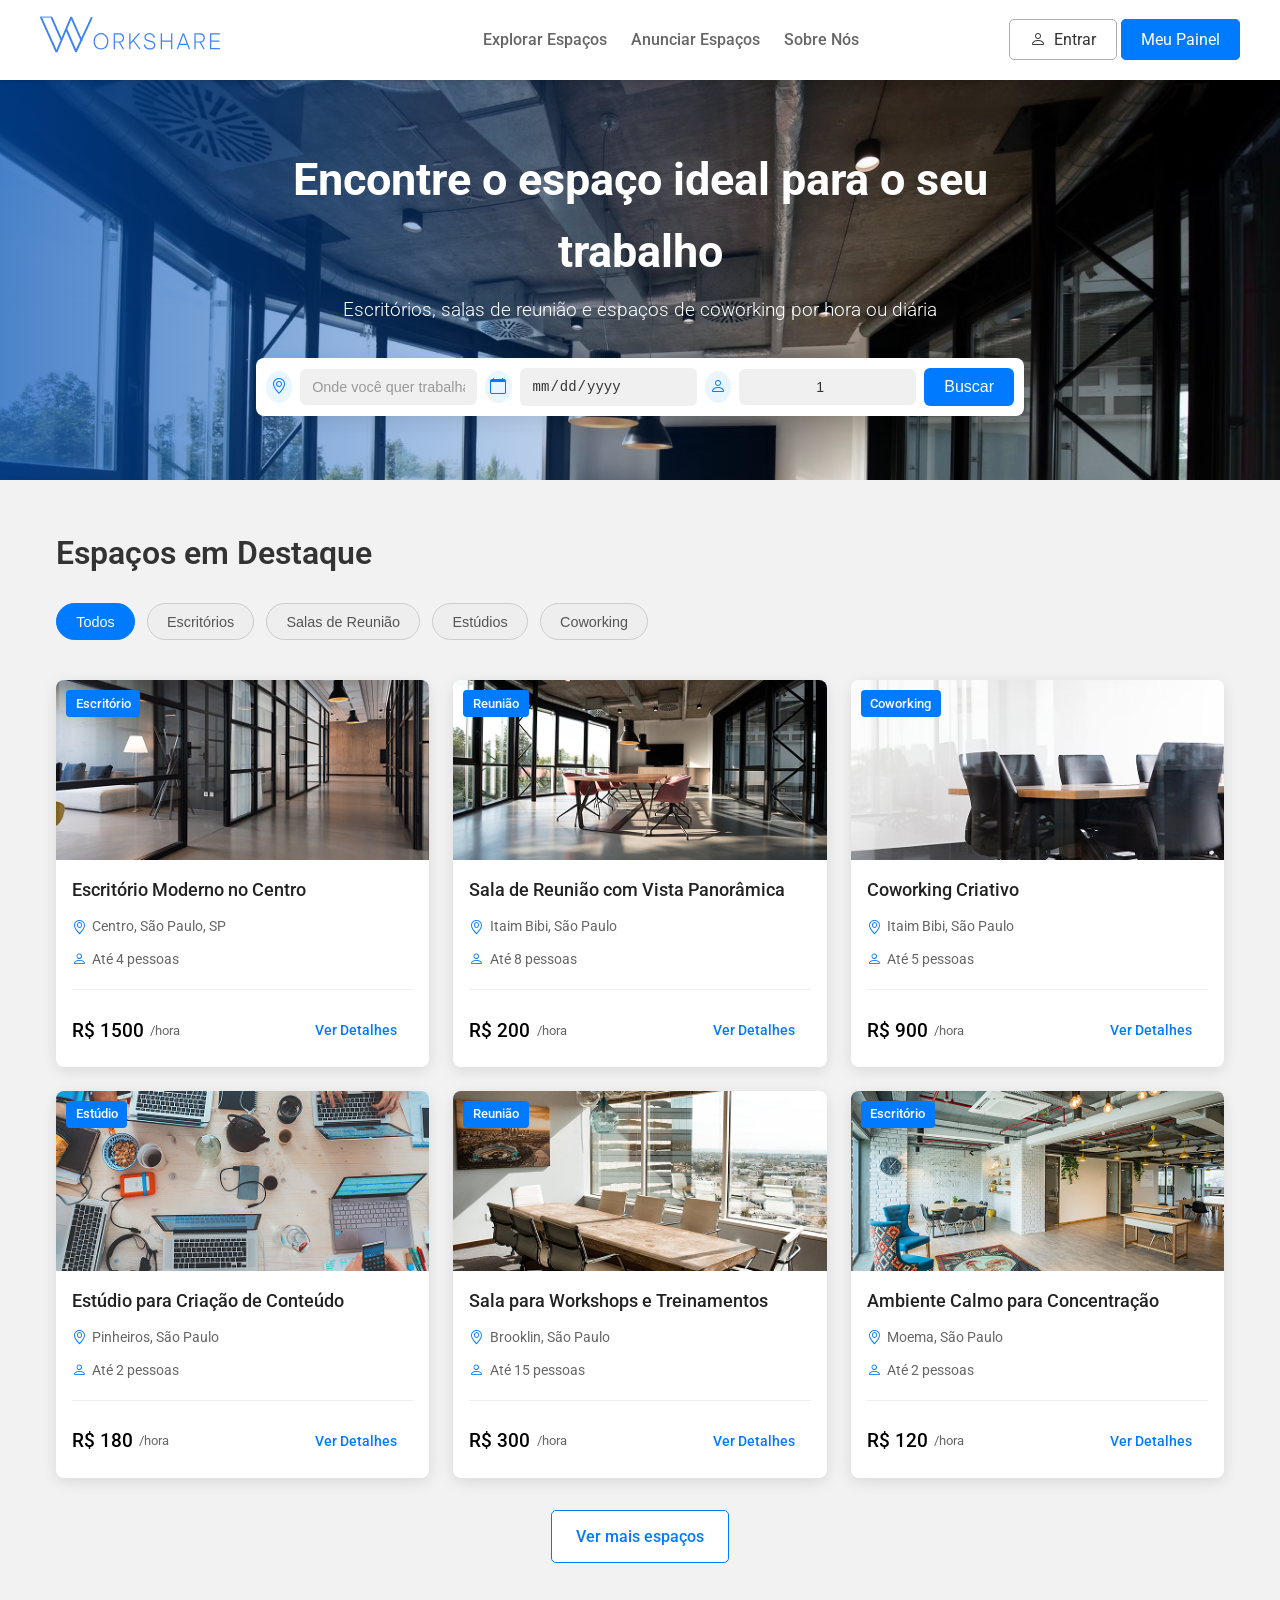
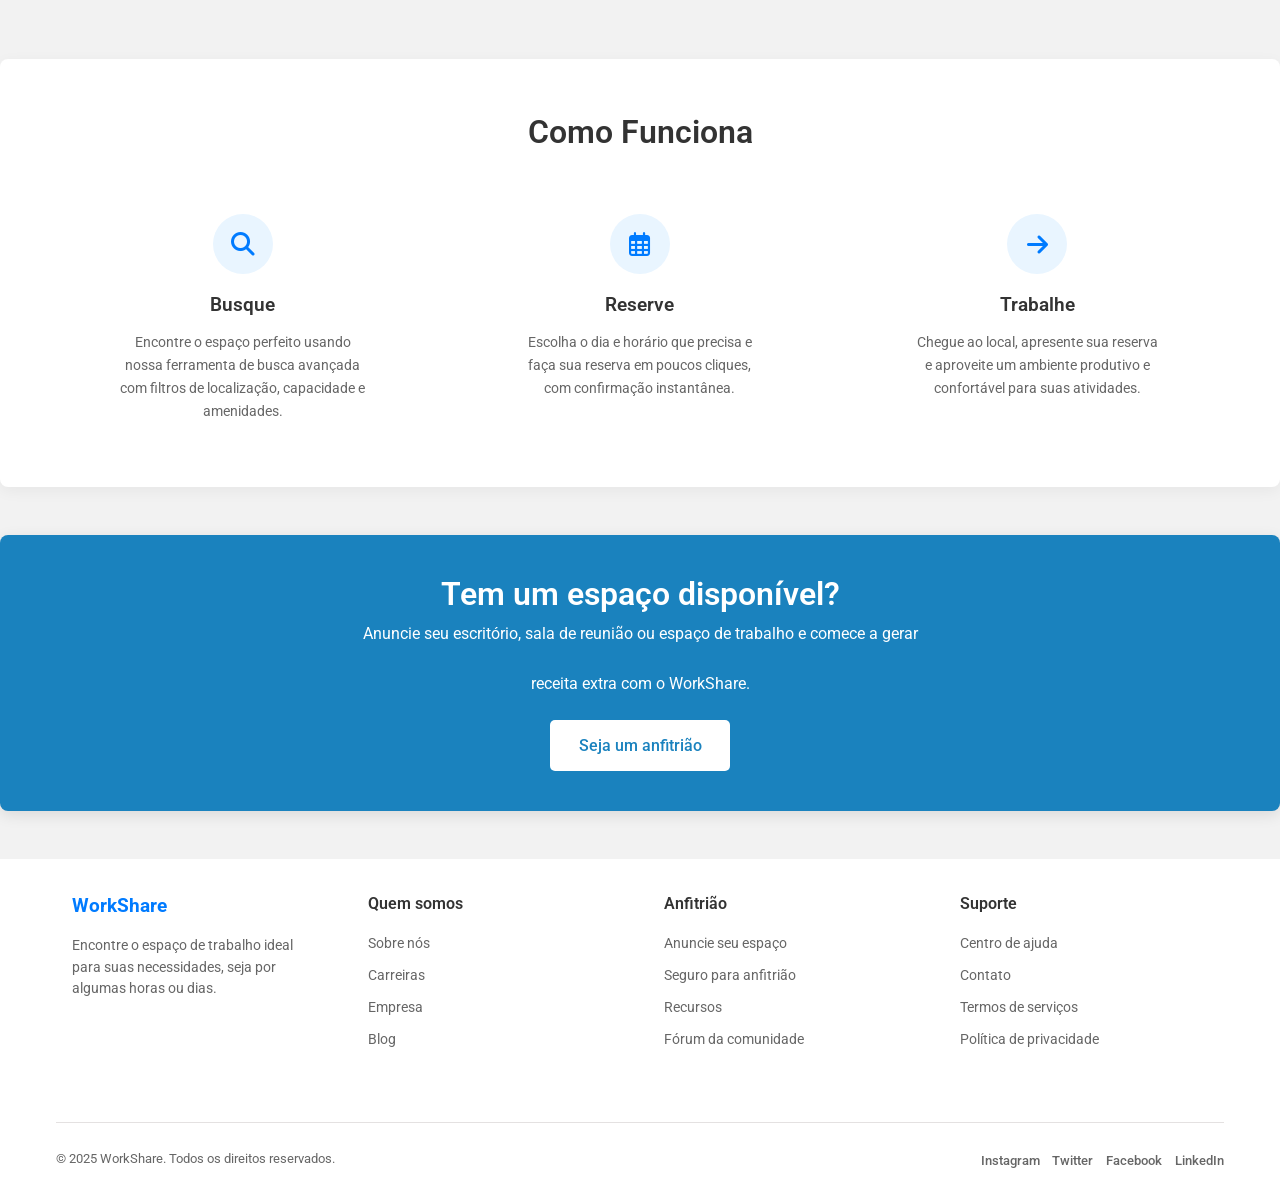
==== index.html @ 2ac457ba "pagina" ====
<!DOCTYPE html>
<html lang="pt-BR">
<head>
  <meta charset="UTF-8">
  <meta name="viewport" content="width=device-width, initial-scale=1.0">

  <link rel="preconnect" href="https://fonts.googleapis.com">
  <link rel="preconnect" href="https://fonts.gstatic.com" crossorigin>
  <link href="https://fonts.googleapis.com/css2?family=Roboto:ital,wght@0,100;0,300;0,400;0,500;0,700;0,900;1,100;1,300;1,400;1,500;1,700;1,900&display=swap" rel="stylesheet">

  <link rel="stylesheet" href="https://cdn.jsdelivr.net/npm/bootstrap-icons@1.11.3/font/bootstrap-icons.min.css">
  <link rel="stylesheet" href="https://cdnjs.cloudflare.com/ajax/libs/font-awesome/6.5.0/css/all.min.css">

  <title>WorkShare - Encontre seu Espaço de Trabalho</title>
  <link rel="stylesheet" href="../app/static/css/home.css">
</head>
<body>
  <header>
    <div class="container header-content">
      <div class="logo"> 
        <a href="index.html"> <img src="..\app\static\assets\logo.svg" alt="WorkShare Logo">
        </a>
      </div>
      <nav>
        <ul>
          <li><a href="app\templates\pesquisar.html">Explorar Espaços</a></li>
          <li><a href="app\templates\adicionarEspaco.html">Anunciar Espaços</a></li>
          <li><a href="app\templates\sobre.html">Sobre Nós</a></li>
        </ul>
      </nav>
      <div class="auth-buttons">
        <a href="app\templates\login.html" class="btn login"><i class="bi-person"></i> Entrar</a>
        <a href="app\templates\dashboard.html" class="btn signup">Meu Painel</a>
      </div>
    </div>
  </header>

  <section class="hero-banner">
    <img src="app/static/imagens/Image.png" alt="Banner de espaço de trabalho" class="banner-img">
    <div class="banner-overlay"></div>
    <div class="banner-content">
      <div class="banner-text">
        <h1>Encontre o espaço ideal para o seu trabalho</h1>
        <p>Escritórios, salas de reunião e espaços de coworking por hora ou diária</p>
      </div>
      <div class="search-bar">
        <form class="search-form" action="app\templates\pesquisar.html" method="GET"> 
          <div class="input-group">
            <div class="icon-circle">
              <i class="bi-geo-alt"></i>
            </div>
            <input type="text" placeholder="Onde você quer trabalhar?" name="local">
          </div>

          <div class="input-group">
            <div class="icon-circle" id="heroCalendarIcon"> 
              <i class="bi bi-calendar"></i>
            </div>
            <input type="date" name="data" id="heroDateInput"> 
          </div>

          <div class="input-group">
            <div class="icon-circle">
              <i class="bi-person"></i>
            </div>
            <input type="number" name="pessoas" placeholder="1" value="1" min="1">
          </div>

          <button type="submit">Buscar</button>
        </form>
      </div>
    </div>
  </section>

  <section class="featured-spaces"> 
    <div class="container">
      <h3>Espaços em Destaque</h3>
      
      <div class="filter-buttons">
        <button class="filter-btn active" data-filter="todos">Todos</button>
        <button class="filter-btn" data-filter="escritorio">Escritórios</button>
        <button class="filter-btn" data-filter="reuniao">Salas de Reunião</button>
        <button class="filter-btn" data-filter="estudio">Estúdios</button>
        <button class="filter-btn" data-filter="coworking">Coworking</button>
      </div>

      <div class="spaces-grid">
        <div class="space-card" data-category="escritorio">
          <img src="app/static/imagens/image1.png" alt="Escritório Moderno no Centro">
          <span class="space-type-label">Escritório</span>
          <div class="space-info">
            <h4>Escritório Moderno no Centro</h4>
            <p><i class="bi bi-geo-alt"></i> Centro, São Paulo, SP</p>
            <p><i class="bi bi-person"></i> Até 4 pessoas</p>
            <hr>
            <div class="space-footer">
              <p class="price">R$ 1500<small>/hora</small></p> 
              <a href="app\templates\apresentacao.html" class="btn reserve-btn">Ver Detalhes</a>
            </div>
          </div>
        </div>

        <div class="space-card" data-category="reuniao">
          <img src="app/static/imagens/image2.png" alt="Sala de Reunião com Vista Panorâmica">
          <span class="space-type-label">Reunião</span>
          <div class="space-info">
            <h4>Sala de Reunião com Vista Panorâmica</h4>
            <p><i class="bi bi-geo-alt"></i> Itaim Bibi, São Paulo</p>
            <p><i class="bi bi-person"></i> Até 8 pessoas</p>
            <hr>
            <div class="space-footer">
              <p class="price">R$ 200<small>/hora</small></p>
              <a href="app\templates\apresentacao.html" class="btn reserve-btn">Ver Detalhes</a>
            </div>
          </div>
        </div>

        <div class="space-card" data-category="coworking">
          <img src="app/static/imagens/image3.png" alt="Coworking Criativo">
          <span class="space-type-label">Coworking</span>
          <div class="space-info">
            <h4>Coworking Criativo</h4>
            <p><i class="bi bi-geo-alt"></i> Itaim Bibi, São Paulo</p>
            <p><i class="bi bi-person"></i> Até 5 pessoas</p>
            <hr>
            <div class="space-footer">
              <p class="price">R$ 900<small>/hora</small></p>
              <a href="app\templates\apresentacao.html" class="btn reserve-btn">Ver Detalhes</a>
            </div>
          </div>
        </div>

        <div class="space-card" data-category="estudio">
          <img src="app/static/imagens/image4.png" alt="Estúdio para Criação de Conteúdo">
          <span class="space-type-label">Estúdio</span>
          <div class="space-info">
            <h4>Estúdio para Criação de Conteúdo</h4>
            <p><i class="bi bi-geo-alt"></i> Pinheiros, São Paulo</p>
            <p><i class="bi bi-person"></i> Até 2 pessoas</p>
            <hr>
            <div class="space-footer">
              <p class="price">R$ 180<small>/hora</small></p>
              <a href="app\templates\apresentacao.html" class="btn reserve-btn">Ver Detalhes</a>
            </div>
          </div>
        </div>

        <div class="space-card" data-category="reuniao">
          <img src="app/static/imagens/image5.png" alt="Sala para Workshops e Treinamentos">
          <span class="space-type-label">Reunião</span>
          <div class="space-info">
            <h4>Sala para Workshops e Treinamentos</h4>
            <p><i class="bi bi-geo-alt"></i> Brooklin, São Paulo</p>
            <p><i class="bi bi-person"></i> Até 15 pessoas</p>
            <hr>
            <div class="space-footer">
              <p class="price">R$ 300<small>/hora</small></p>
              <a href="app\templates\apresentacao.html" class="btn reserve-btn">Ver Detalhes</a>
            </div>
          </div>
        </div>

        <div class="space-card" data-category="escritorio">
          <img src="app/static/imagens/image6.png" alt="Ambiente Calmo para Concentração">
          <span class="space-type-label">Escritório</span>
          <div class="space-info">
            <h4>Ambiente Calmo para Concentração</h4>
            <p><i class="bi bi-geo-alt"></i> Moema, São Paulo</p>
            <p><i class="bi bi-person"></i> Até 2 pessoas</p>
            <hr>
            <div class="space-footer">
              <p class="price">R$ 120<small>/hora</small></p>
              <a href="app\templates\apresentacao.html" class="btn reserve-btn">Ver Detalhes</a>
            </div>
          </div>
        </div>
      </div>
      <div class="ver-mais-espacos">
        <a href="app\templates\pesquisar.html" class="btn-ver-mais">Ver mais espaços</a>
      </div>
    </div>
  </section>

  <section class="how-it-works">
    <div class="container">
      <h3>Como Funciona</h3>
      <div class="steps">
        <div class="step">
          <div class="icon">
            <i class="fas fa-search"></i>
          </div>
          <h4>Busque</h4>
          <p>Encontre o espaço perfeito usando nossa ferramenta de busca avançada com filtros de localização, capacidade e amenidades.</p>
        </div>
        <div class="step">
          <div class="icon">
            <i class="far fa-calendar-alt"></i>
          </div>
          <h4>Reserve</h4>
          <p>Escolha o dia e horário que precisa e faça sua reserva em poucos cliques, com confirmação instantânea.</p>
        </div>
        <div class="step">
          <div class="icon">
            <i class="fas fa-arrow-right"></i>
          </div>
          <h4>Trabalhe</h4>
          <p>Chegue ao local, apresente sua reserva e aproveite um ambiente produtivo e confortável para suas atividades.</p>
        </div>
      </div>
    </div>
  </section>

  <section class="cta">
    <div class="container">
      <h3>Tem um espaço disponível?</h3>
      <p>Anuncie seu escritório, sala de reunião ou espaço de trabalho e comece a gerar </p>
      <p>receita extra com o WorkShare.</p>
      <a href="app\templates\adicionarEspaco.html" class="btn">Seja um anfitrião</a>
    </div>
  </section>

  <footer>
    <div class="container">
      <div class="footer-columns">
        <div>
          <h3>WorkShare</h3>
          <p>Encontre o espaço de trabalho ideal para suas necessidades, seja por algumas horas ou dias.</p>
        </div>

        <div>
          <h4>Quem somos</h4>
          <ul>
            <li><a href="app\templates\sobre.html">Sobre nós</a></li>
            <li><a href="/carreiras">Carreiras</a></li>
            <li><a href="/empresa">Empresa</a></li>
            <li><a href="/blog">Blog</a></li>
          </ul>
        </div>

        <div>
          <h4>Anfitrião</h4>
          <ul>
            <li><a href="app\templates\adicionarEspaco.html">Anuncie seu espaço</a></li>
            <li><a href="app\templates\adicionarEspaco.html">Seguro para anfitrião</a></li>
            <li><a href="/recursos-anfitriao">Recursos</a></li>
            <li><a href="/forum-comunidade">Fórum da comunidade</a></li>
          </ul>
        </div>

        <div>
          <h4>Suporte</h4>
          <ul>
            <li><a href="/central-ajuda">Centro de ajuda</a></li>
            <li><a href="/contato">Contato</a></li>
            <li><a href="/termos-servicos">Termos de serviços</a></li>
            <li><a href="/politica-privacidade">Política de privacidade</a></li>
          </ul>
        </div>
      </div>

      <div class="footer-bottom">
        <hr>
        <div class="footer-bottom-content">
          <p>&copy; 2025 WorkShare. Todos os direitos reservados.</p>
          <nav class="social-links">
            <ul>
              <li><a href="https://instagram.com/workshare" target="_blank" rel="noopener noreferrer">Instagram</a></li>
              <li><a href="https://twitter.com/workshare" target="_blank" rel="noopener noreferrer">Twitter</a></li>
              <li><a href="https://facebook.com/workshare" target="_blank" rel="noopener noreferrer">Facebook</a></li>
              <li><a href="https://linkedin.com/company/workshare" target="_blank" rel="noopener noreferrer">LinkedIn</a></li>
            </ul>
          </nav>
        </div>
      </div>
    </div>
  </footer>

  <script src="../static/js/home.js"></script>
</body>
</html>
---- app/static/css/home.css ----
* {
    margin: 0;
    padding: 0;
    box-sizing: border-box;
}

html {
    font-size: 16px;
}

body {
    font-family: 'Roboto', sans-serif;
    line-height: 1.6;
    color: #333;
    background-color: #f2f2f2; 
    padding-top: 80px; 
}

.container {
    max-width: 1200px;
    margin: 0 auto;
    padding: 0 1rem;
}

hr {
    border: none;
    border-top: 1px solid #e4e1e1;
    margin: 1.5rem 0;
}

/* Header */
header {
    background-color: #ffffff;
    box-shadow: 0 2px 4px rgba(0, 0, 0, 0.1);
    padding: 1rem 0;
    position: fixed;
    top: 0;
    left: 0;
    width: 100%;
    z-index: 1000;
}

.header-content {
    display: flex;
    justify-content: space-between;
    align-items: center;
    padding: 0;
    margin: 0 auto;
}

.logo img {
    height: 40px;
    cursor: pointer;
}

nav ul {
    display: flex;
    list-style: none;
    gap: 1.5rem;
}

nav ul li a {
    text-decoration: none;
    color: #666;
    font-weight: 500;
    font-size: 1rem;
    transition: color 0.3s ease;
}

nav ul li a:hover {
    color: #007bff;
}

.auth-buttons .btn {
    padding: 0.6rem 1.2rem;
    text-decoration: none;
    border-radius: 5px;
    font-size: 1rem;
    transition: all 0.3s ease;
}

.btn.login {
    background-color: transparent;
    border: 1px solid #b0adad;
    color: #333;
}

.btn.login:hover {
    border-color: #007bff;
    color: #007bff;
}

.btn i {
    margin-right: 0.3rem;
}

.btn.signup {
    background-color: #007bff;
    color: #fff;
    border: 1px solid #007bff;
}

.btn.signup:hover {
    background-color: #076ad4;
    border-color: #076ad4;
    transform: translateY(-2px);
}

/* Hero Banner */
.hero-banner {
    position: relative;
    width: 100%;
    height: 400px;
    overflow: hidden;
    display: flex;
    align-items: center;
    justify-content: center;
    text-align: center;
    color: white;
}

.banner-img {
    position: absolute;
    top: 0;
    left: 0;
    width: 100%;
    height: 100%;
    object-fit: cover;
    z-index: 0;
}

.banner-overlay {
    content: "";
    position: absolute;
    top: 0;
    left: 0;
    height: 100%;
    width: 100%;
    background: linear-gradient(to right, rgba(0, 80, 180, 0.7), rgba(0, 0, 255, 0) 70%);
    z-index: 1;
}

.banner-content {
    position: relative;
    z-index: 2;
    display: flex;
    flex-direction: column;
    align-items: center;
    max-width: 800px;
    padding: 0 1rem;
}

.banner-text {
    margin-bottom: 2rem;
}

.banner-text h1 {
    font-size: 2.8rem;
    margin-bottom: 0.5rem;
    font-weight: 700;
}

.banner-text p {
    font-size: 1.2rem;
    margin-bottom: 0;
    font-weight: 300;
}


.search-bar {
    background: white;
    padding: 10px;
    border-radius: 8px;
    display: flex;
    justify-content: center;
    max-width: 800px;
    width: 100%;
    box-shadow: 0 5px 20px rgba(0,0,0,0.1);
}

.search-form {
    display: flex;
    gap: 8px;
    align-items: center;
    flex-wrap: wrap;
    justify-content: center;
    width: 100%;
}

.input-group {
    display: flex;
    align-items: center;
    outline: none;
    flex: 1;
    min-width: 180px;
}

.input-group input {
    background: #f0f0f0;
    border: none;
    border-radius: 6px;
    padding: 10px 12px;
    font-size: 14px;
    min-width: unset;
    width: 100%;
    outline: none;
    color: #333;
}

.input-group input::placeholder {
    color: #999;
    font-size: 0.9rem;
}
.input-group input[name="pessoas"] {

    flex-grow: 0.5;
    min-width: 60px;
    text-align: center;
}


#heroDateInput {
    background: #f0f0f0;
    border: none;
    border-radius: 6px;
    padding: 10px 12px;
    font-size: 14px;
    width: 100%;
    outline: none;
    color: #333;
    line-height: normal; 
    
}

#heroDateInput:not(:valid) {
    color: #999;
}

#heroDateInput::-webkit-calendar-picker-indicator {
    opacity: 0;
    position: absolute;
    left: -9999px;
}

.icon-circle {
    width: 32px;
    height: 32px;
    background: #e9f5ff;
    color: #007bff;
    border-radius: 50%;
    display: flex;
    align-items: center;
    justify-content: center;
    margin-right: 8px;
    font-size: 1rem;
    cursor: pointer;
}

button[type="submit"] {
    background-color: #007bff;
    color: white;
    padding: 10px 20px;
    border: none;
    border-radius: 6px;
    cursor: pointer;
    font-size: 1rem;
    font-weight: 500;
    display: flex;
    align-items: center;
    gap: 0.5rem;
    outline: none;
    transition: background-color 0.3s ease, transform 0.2s ease;
    flex-shrink: 0;
}

button[type="submit"]:hover {
    background-color: #076ad4;
    transform: scale(1.02);
}


.featured-spaces {
    padding: 3rem 0;
}

.featured-spaces h3 {
    text-align: left;
    font-size: 2rem;
    font-weight: 600;
    color: #333;
    margin-bottom: 1.5rem;
}

.filter-buttons {
    text-align: left;
    margin-bottom: 2rem;
}

.filter-buttons .filter-btn {
    padding: 0.6rem 1.2rem;
    margin-right: 0.5rem;
    margin-bottom: 0.5rem;
    background-color: #eee;
    border: 1px solid #ccc;
    cursor: pointer;
    border-radius: 20px;
    color: #555;
    font-size: 0.9rem;
    font-weight: 500;
    transition: background-color 0.3s, color 0.3s, border-color 0.3s;
}

.filter-buttons .filter-btn:hover {
    background-color: #e0e0e0;
    color: #333;
}

.filter-buttons .filter-btn.active {
    background-color: #007bff;
    color: white;
    border-color: #007bff;
}


.spaces-grid {
    display: grid;
    grid-template-columns: repeat(auto-fit, minmax(300px, 1fr));
    gap: 1.5rem;
    margin-bottom: 2rem;
}

.space-card {
    background-color: #fff;
    border-radius: 8px;
    overflow: hidden;
    box-shadow: 0 4px 15px rgba(0,0,0,0.1);
    transition: transform 0.3s ease, box-shadow 0.3s ease;
    display: flex;
    flex-direction: column;
    position: relative;
}

.space-card:hover {
    transform: translateY(-5px);
    box-shadow: 0 8px 25px rgba(0,0,0,0.15);
}

.space-type-label {
    position: absolute;
    top: 10px;
    left: 10px;
    background-color: #007bff;
    color: white;
    padding: 0.2rem 0.6rem;
    border-radius: 4px;
    font-size: 0.8rem;
    font-weight: 500;
    z-index: 10;
}

.space-card img {
    width: 100%;
    height: 180px;
    object-fit: cover;
}

.space-info {
    padding: 1rem;
    flex-grow: 1;
    display: flex;
    flex-direction: column;
}

.space-info h4 {
    font-size: 1.1rem;
    margin-bottom: 0.4rem;
    color: #222;
    font-weight: 500;
}

.space-info p {
    margin: 0.3rem 0;
    color: #666;
    font-size: 0.85rem;
    display: flex;
    align-items: center;
    gap: 0.4rem;
}

.space-info p i {
    color: #007bff;
    font-size: 0.9rem;
}

.space-info hr {
    border-top: 1px solid #eee;
    margin: 0.8rem 0;
}

.space-footer {
    display: flex;
    justify-content: space-between;
    align-items: center;
    padding-top: 0.5rem;
}

.space-footer .price {
    font-size: 1.2rem;
    font-weight: 500;
    color: #000;
}
.space-footer .price small {
    font-size: 0.8rem;
    color: #666;
    font-weight: 400;
}

.reserve-btn {
    padding: 0.5rem 1rem;
    background-color: transparent;
    color: #007bff;
    text-decoration: none;
    border-radius: 5px;
    border: none;
    font-size: 0.9rem;
    font-weight: 500;
    transition: color 0.3s ease;
    margin-left: auto;
}

.reserve-btn:hover {
    color: #076ad4;
}

.ver-mais-espacos {
    text-align: center;
    margin-top: 2rem;
}

.btn-ver-mais {
    background-color: #fff;
    color: #007bff;
    padding: 0.8rem 1.5rem;
    border-radius: 5px;
    text-decoration: none;
    display: inline-block;
    border: 1px solid #007bff;
    font-size: 1rem;
    font-weight: 500;
    transition: background-color 0.3s, color 0.3s;
}

.btn-ver-mais:hover {
    background-color: #007bff;
    color: white;
}


/* How it Works Section */
.how-it-works {
    background-color: #ffffff;
    padding: 3rem 0; 
    border-radius: 8px; 
    margin: 3rem auto; 
    box-shadow: 0 4px 15px rgba(0,0,0,0.05);
}

.how-it-works h3 {
    text-align: center;
    font-size: 2rem;
    font-weight: 600; 
    color: #333;
    margin-bottom: 2.5rem;
}

.steps {
    display: flex;
    justify-content: space-around;
    flex-wrap: wrap;
    gap: 1.5rem;
}

.step {
    padding: 1rem;
    text-align: center;
    max-width: 280px;
    flex: 1 1 auto;
}

.step h4 {
    font-size: 1.2rem;
    font-weight: 600;
    color: #333;
    margin-bottom: 0.6rem;
}

.step p {
    color: #666;
    font-size: 0.9rem;
}

.step .icon {
    width: 60px;
    height: 60px;
    background-color: #e9f5ff;
    border-radius: 50%;
    display: flex;
    align-items: center;
    justify-content: center;
    margin: 0 auto 1rem auto;
    font-size: 1.5rem;
    color: #007bff;
    transition: background-color 0.3s ease, transform 0.3s ease;
}

.step .icon:hover {
    background-color: #d0eaff;
    transform: translateY(-3px);
}


.cta {
    background-color: #1a82be;
    color: white;
    padding: 2.5rem;
    text-align: center;
    border-radius: 8px;
    margin: 3rem auto;
    box-shadow: 0 4px 15px rgba(0,0,0,0.1);
}

.cta h3 {
    font-size: 2rem; 
    font-weight: 600;
    margin-bottom: 0.5rem;
    line-height: 1.2;
}

.cta p {
    font-size: 1rem;
    margin-bottom: 1.5rem;
    max-width: 700px;
    margin-left: auto;
    margin-right: auto;
}

.cta .btn {
    background-color: #fff;
    color: #1a82be;
    padding: 0.8rem 1.8rem;
    border-radius: 5px;
    text-decoration: none;
    display: inline-block;
    font-size: 1rem;
    font-weight: 500;
    border: none;
    transition: background-color 0.3s ease, transform 0.2s ease;
}

.cta .btn:hover {
    background-color: #e0e0e0;
    transform: translateY(-2px);
}

footer {
    background-color: #ffffff;
    padding: 2rem 0;
}

.footer-columns {
    display: flex;
    justify-content: space-between;
    flex-wrap: wrap;
    gap: 1rem;
    margin-bottom: 1.5rem;
}

.footer-columns > div {
    flex: 1;
    min-width: 180px;
    padding: 0 1rem;
}

.footer-columns h3 {
    font-size: 1.2rem;
    color: #007bff;
    font-weight: 700;
    margin-bottom: 0.8rem;
}

.footer-columns h4 {
    font-size: 1rem;
    color: #333;
    font-weight: 600;
    margin-bottom: 0.8rem;
}

.footer-columns p, .footer-columns ul li a {
    color: #666;
    font-size: 0.85rem;
    line-height: 1.6;
}

.footer-columns ul {
    list-style: none;
    padding: 0;
}

.footer-columns ul li {
    margin-bottom: 0.4rem;
}

.footer-columns ul li a {
    text-decoration: none;
    transition: color 0.3s ease;
}

.footer-columns ul li a:hover {
    color: #007bff;
}

.footer-bottom {
    padding-top: 1rem;
    border-top: none;
    text-align: center;
}
.footer-bottom hr {
    border-top: 1px solid #e4e1e1;
    margin: 1.5rem 0;
}

.footer-bottom-content {
    display: flex;
    justify-content: space-between;
    align-items: center;
    flex-wrap: wrap;
    gap: 0.8rem;
}

.footer-bottom p {
    color: #666;
    font-size: 0.8rem;
    margin: 0;
}

.social-links ul {
    display: flex;
    list-style: none;
    gap: 0.8rem;
    padding: 0;
    margin: 0;
}

.social-links ul li a {
    text-decoration: none;
    color: #666;
    font-size: 0.8rem;
    transition: color 0.3s ease;
}

.social-links ul li a:hover {
    color: #007bff;
}


@media (max-width: 1200px) {
    .container {
        padding: 0 1rem;
    }
}

@media (max-width: 992px) {
    .hero-banner {
        height: auto;
        padding-top: 2rem;
        padding-bottom: 2rem;
    }
    .banner-text h1 {
        font-size: 2.2rem;
    }
    .banner-text p {
        font-size: 1rem;
    }
    .search-form {
        flex-direction: column;
        align-items: stretch;
        gap: 0.8rem;
    }
    .input-group {
        width: 100%;
        min-width: unset;
    }
    .input-group input {
        width: 100%;
    }
    .input-group input[name="pessoas"] {
       width: 100%; 
    }
    .search-form button[type="submit"] {
        width: 100%;
        margin-left: 0;
        margin-top: 0;
    }
    .spaces-grid {
        grid-template-columns: repeat(auto-fit, minmax(280px, 1fr));
    }
    .footer-columns {
        flex-direction: column;
        align-items: center;
        text-align: center;
        gap: 1rem;
        margin-bottom: 1rem;
    }
    .footer-columns > div {
        margin: 0.5rem 0;
        min-width: unset;
        width: 100%;
    }
    .footer-bottom-content {
        flex-direction: column;
        text-align: center;
        gap: 0.5rem;
    }
    .social-links ul {
        justify-content: center;
        gap: 1rem;
    }
}

@media (max-width: 768px) {
    html {
        font-size: 15px;
    }
   
    .banner-text h1 {
        font-size: 1.8rem;
    }
    .banner-text p {
        font-size: 0.9rem;
    }
    .search-bar {
        padding: 0.8rem;
    }
    .filter-buttons .filter-btn {
        padding: 0.5rem 1rem;
        font-size: 0.8rem;
    }
    .spaces-grid {
        grid-template-columns: 1fr;
    }
    .space-info h4 {
        font-size: 1.1rem;
    }
    .space-footer .price {
        font-size: 1.1rem;
    }
    .reserve-btn {
        font-size: 0.85rem;
        padding: 0.4rem 0.8rem;
    }
    .how-it-works h3, .cta h3 {
        font-size: 1.8rem;
    }
    .how-it-works .step {
        max-width: 100%;
    }
}

@media (max-width: 480px) {
    html {
        font-size: 14px;
    }
    .header-content {
        flex-direction: column;
        align-items: center;
        gap: 1rem;
    }
    .logo img {
        height: 35px;
    }
    nav ul {
        flex-direction: column;
        align-items: center;
        gap: 0.8rem;
    }
    .auth-buttons {
        flex-direction: column;
        gap: 0.5rem;
        width: 100%;
    }
    .auth-buttons .btn {
        width: 80%;
        margin: 0 auto;
        text-align: center;
    }

    .banner-text h1 {
        font-size: 1.5rem;
    }
    .banner-text p {
        font-size: 0.8rem;
    }
    .search-bar {
        border-radius: 5px;
    }
    .input-group input, #heroDateInput {
        padding: 8px 10px; 
        font-size: 0.8rem;
    }
    .icon-circle {
        width: 28px;
        height: 28px;
        font-size: 0.8rem;
        margin-right: 5px;
    }
    button[type="submit"] {
        padding: 0.6rem 1rem;
        font-size: 0.9rem;
    }
    .featured-spaces h3 {
        font-size: 1.5rem;
    }
    .filter-buttons {
        display: flex;
        flex-wrap: wrap; 
        justify-content: center; 
    }
    .filter-buttons .filter-btn {
        padding: 0.4rem 0.7rem;
        font-size: 0.75rem;
        margin-bottom: 0.5rem;
    }
    .space-info h4 {
        font-size: 1rem;
    }
    .space-info p {
        font-size: 0.8rem;
    }
    .space-footer .price {
        font-size: 1rem;
    }
    .reserve-btn {
        font-size: 0.8rem;
    }
    .btn-ver-mais {
        padding: 0.6rem 1.2rem;
        font-size: 0.9rem;
    }
    .how-it-works h3, .cta h3 {
        font-size: 1.5rem;
    }
    .cta p {
        font-size: 0.9rem;
    }
    .cta .btn {
        padding: 0.7rem 1.5rem;
        font-size: 0.9rem;
    }
    .footer-columns h3 {
        font-size: 1rem;
    }
    .footer-columns h4 {
        font-size: 0.9rem;
    }
    .footer-columns p, .footer-columns ul li a {
        font-size: 0.75rem;
    }
    .footer-bottom p {
        font-size: 0.7rem;
    }
    .social-links ul {
        gap: 0.6rem;
    }
}
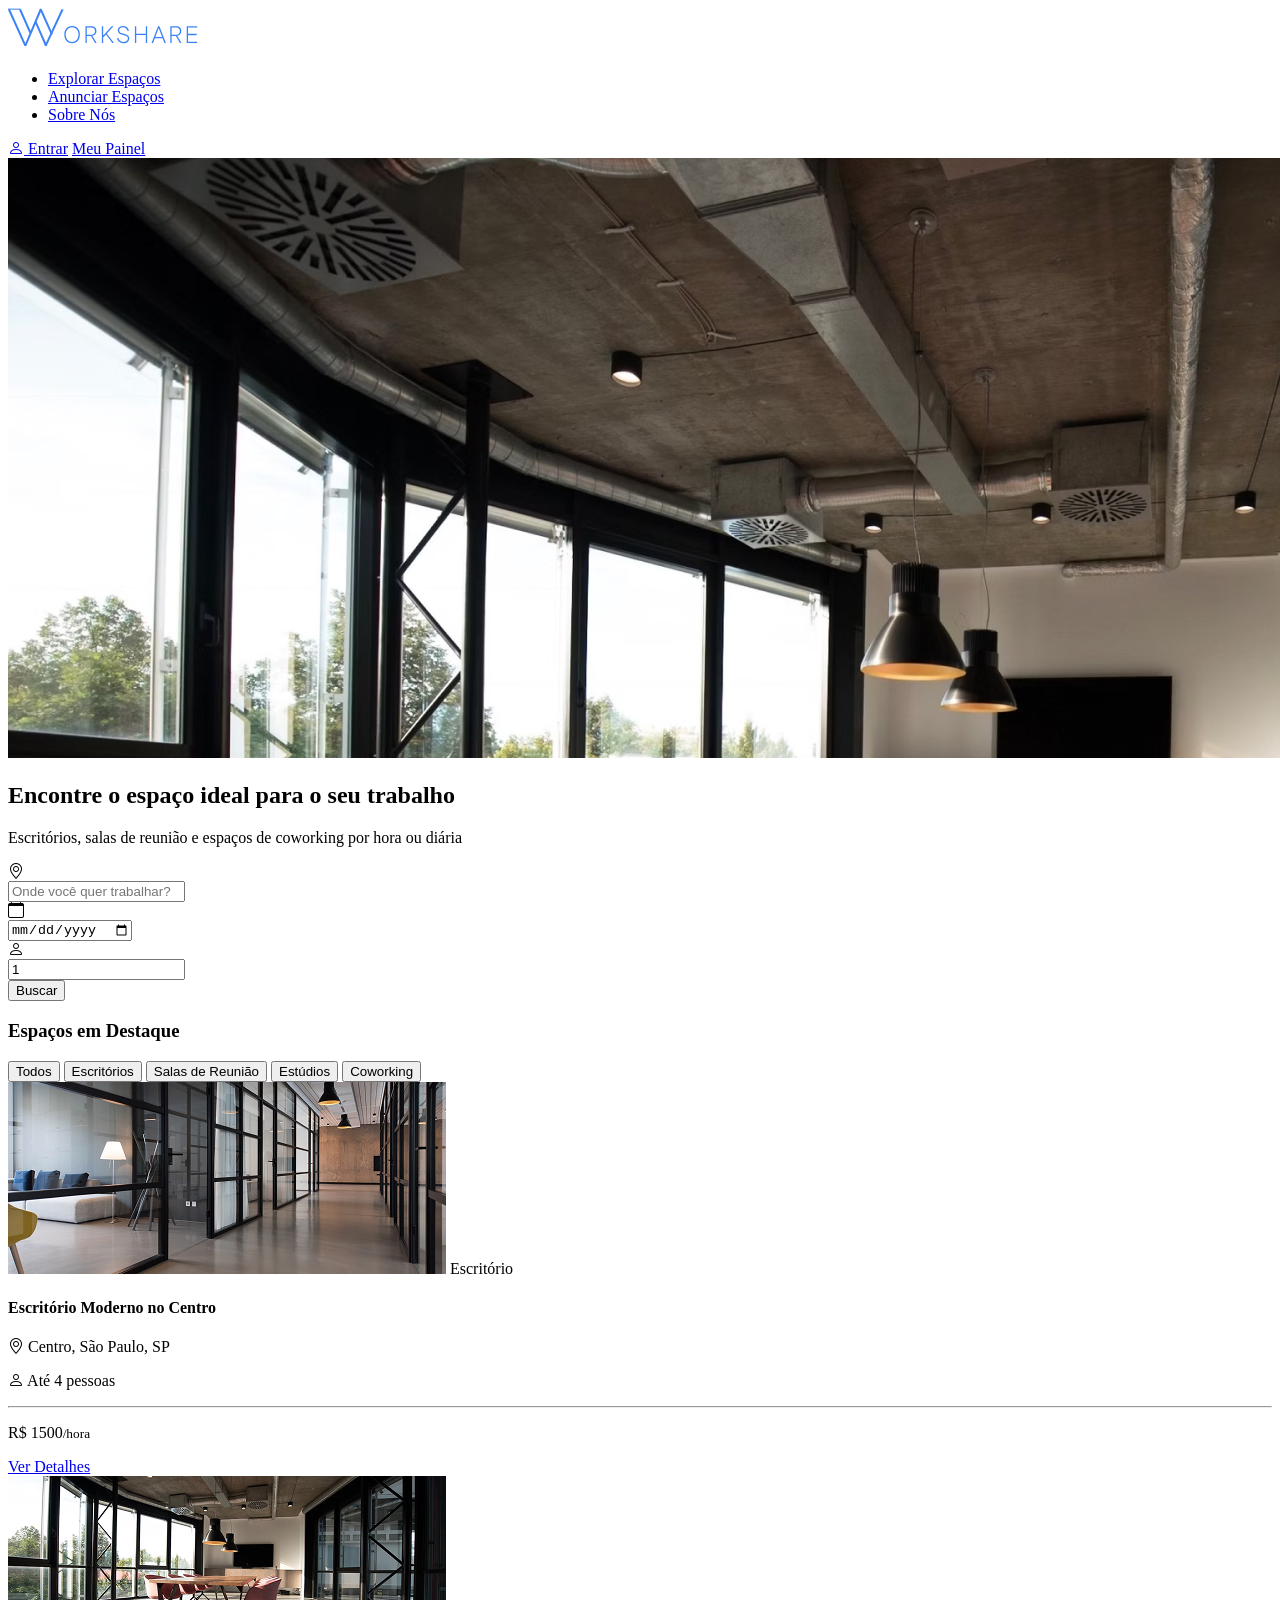
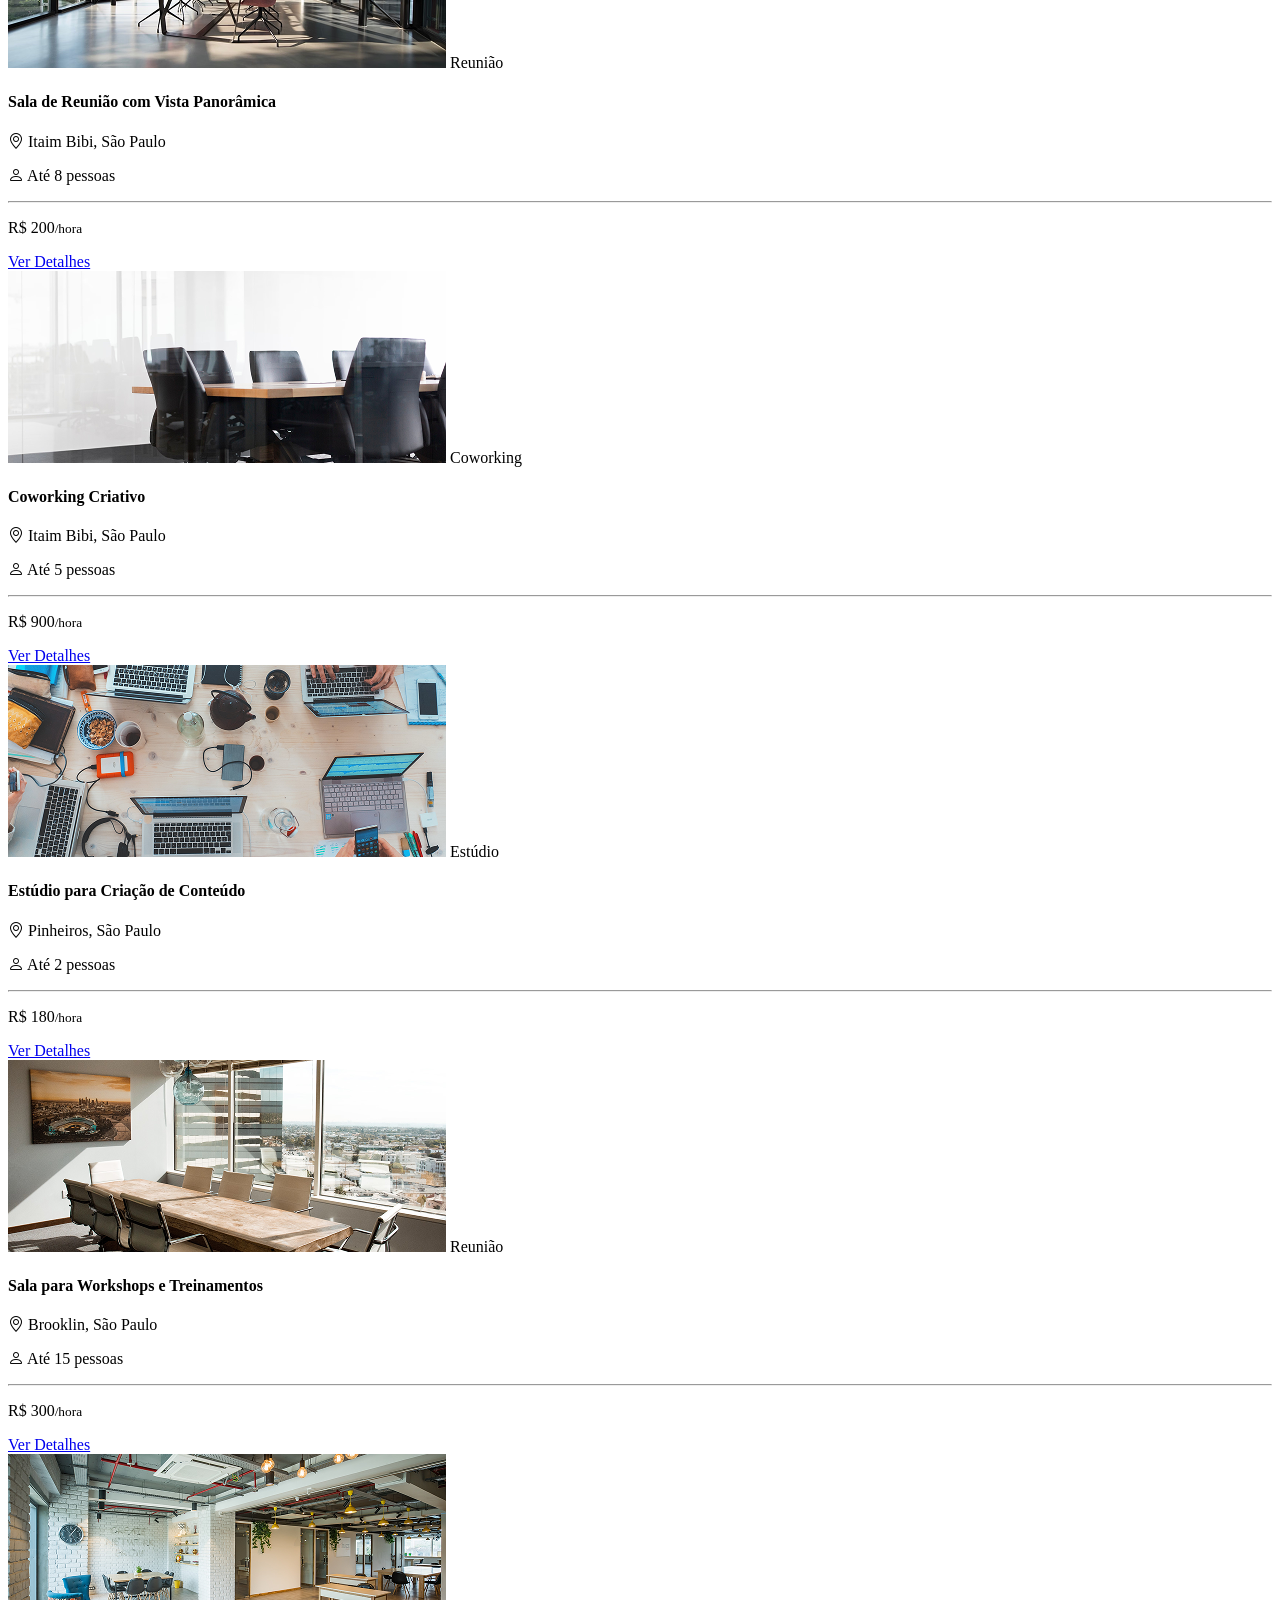
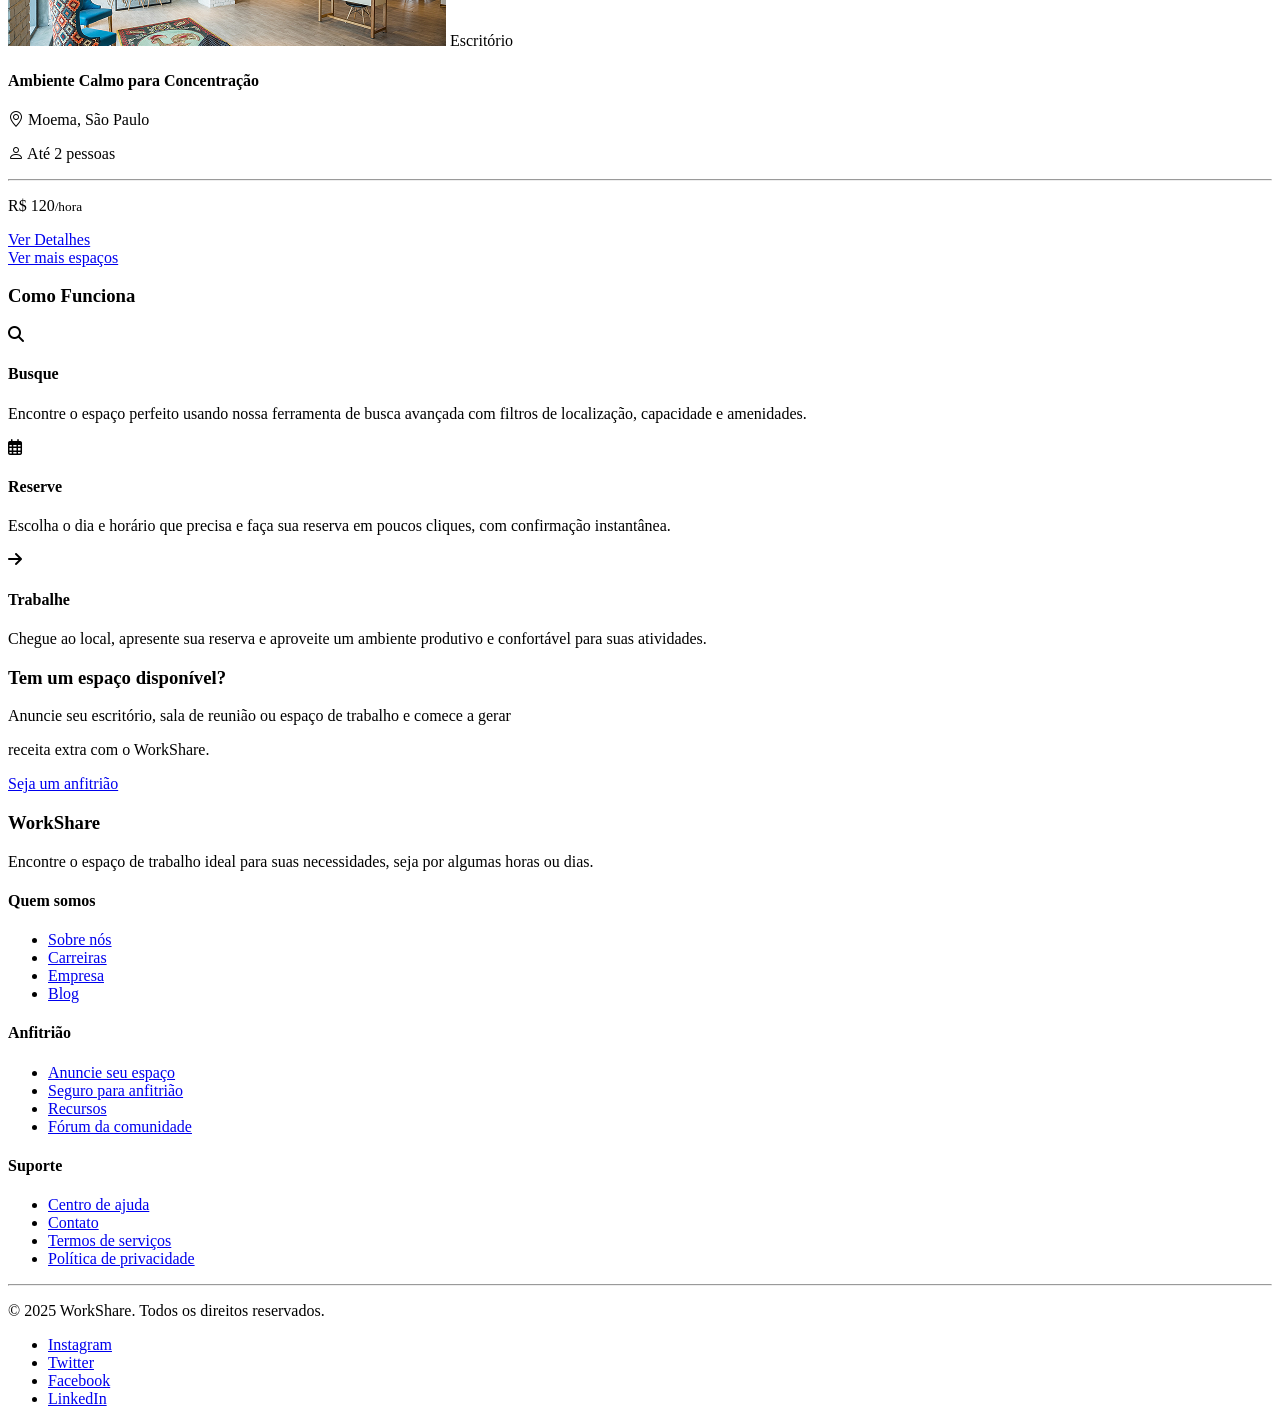
==== commit 530b2dc0: "adicionando no pages" ====
--- a/index.html
+++ b/index.html
@@ -12,7 +12,7 @@
   <link rel="stylesheet" href="https://cdnjs.cloudflare.com/ajax/libs/font-awesome/6.5.0/css/all.min.css">
 
   <title>WorkShare - Encontre seu Espaço de Trabalho</title>
-  <link rel="stylesheet" href="../app/static/css/home.css">
+  <link rel="stylesheet" href="home.css">
 </head>
 <body>
   <header>
@@ -275,6 +275,6 @@
     </div>
   </footer>
 
-  <script src="../static/js/home.js"></script>
+  <script src="home.js"></script>
 </body>
 </html>
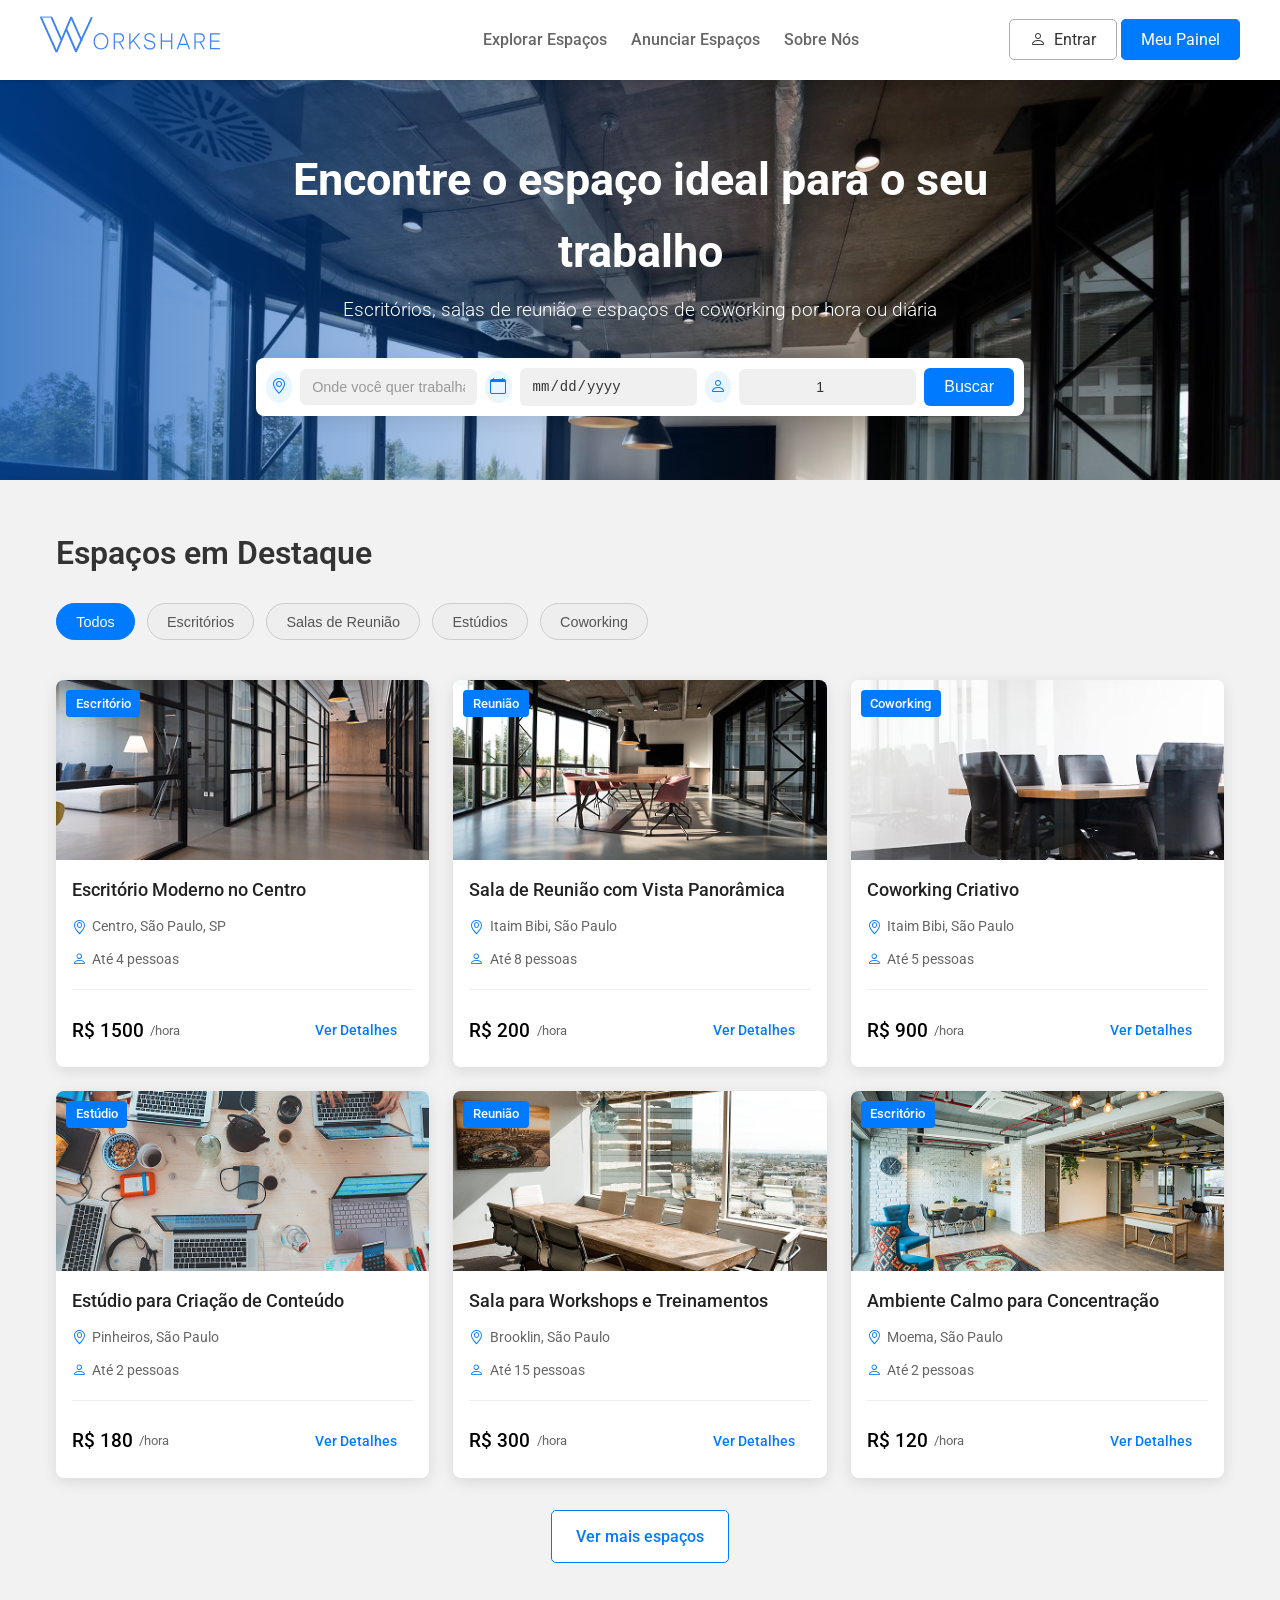
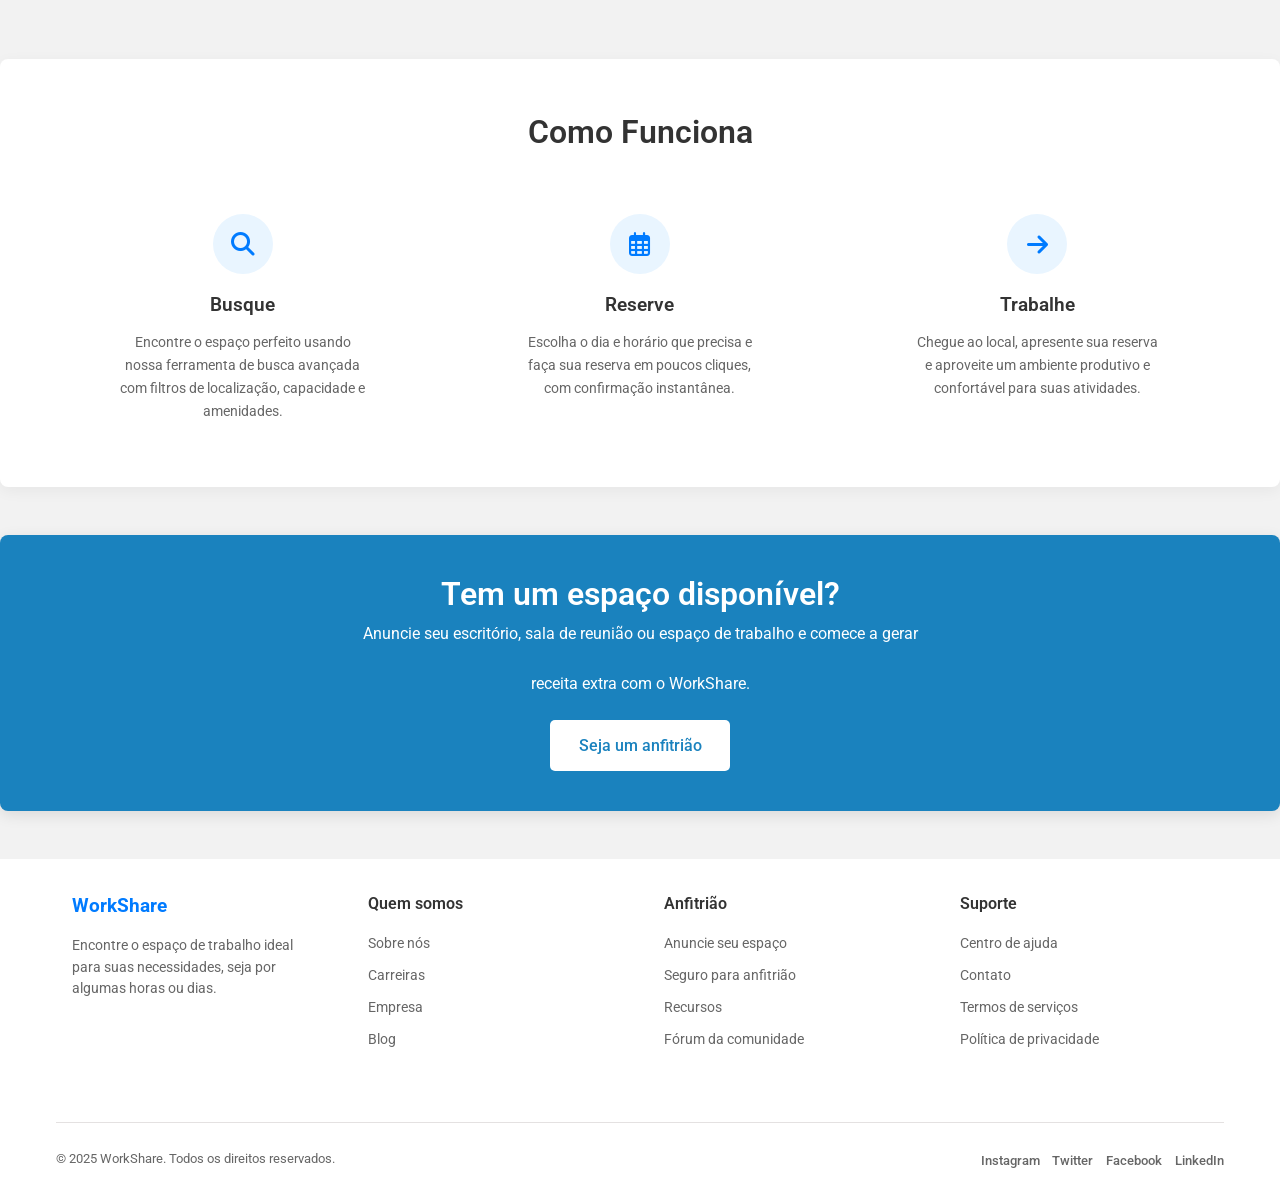
==== commit 812a0d5b: "adicionando no page" ====
--- a/index.html
+++ b/index.html
@@ -18,7 +18,7 @@
   <header>
     <div class="container header-content">
       <div class="logo"> 
-        <a href="index.html"> <img src="..\app\static\assets\logo.svg" alt="WorkShare Logo">
+        <a href="index.html"> <img src="app\static\assets\logo.svg" alt="WorkShare Logo">
         </a>
       </div>
       <nav>
--- a/home.css
+++ b/home.css
@@ -0,0 +1,874 @@
+* {
+    margin: 0;
+    padding: 0;
+    box-sizing: border-box;
+}
+
+html {
+    font-size: 16px;
+}
+
+body {
+    font-family: 'Roboto', sans-serif;
+    line-height: 1.6;
+    color: #333;
+    background-color: #f2f2f2; 
+    padding-top: 80px; 
+}
+
+.container {
+    max-width: 1200px;
+    margin: 0 auto;
+    padding: 0 1rem;
+}
+
+hr {
+    border: none;
+    border-top: 1px solid #e4e1e1;
+    margin: 1.5rem 0;
+}
+
+/* Header */
+header {
+    background-color: #ffffff;
+    box-shadow: 0 2px 4px rgba(0, 0, 0, 0.1);
+    padding: 1rem 0;
+    position: fixed;
+    top: 0;
+    left: 0;
+    width: 100%;
+    z-index: 1000;
+}
+
+.header-content {
+    display: flex;
+    justify-content: space-between;
+    align-items: center;
+    padding: 0;
+    margin: 0 auto;
+}
+
+.logo img {
+    height: 40px;
+    cursor: pointer;
+}
+
+nav ul {
+    display: flex;
+    list-style: none;
+    gap: 1.5rem;
+}
+
+nav ul li a {
+    text-decoration: none;
+    color: #666;
+    font-weight: 500;
+    font-size: 1rem;
+    transition: color 0.3s ease;
+}
+
+nav ul li a:hover {
+    color: #007bff;
+}
+
+.auth-buttons .btn {
+    padding: 0.6rem 1.2rem;
+    text-decoration: none;
+    border-radius: 5px;
+    font-size: 1rem;
+    transition: all 0.3s ease;
+}
+
+.btn.login {
+    background-color: transparent;
+    border: 1px solid #b0adad;
+    color: #333;
+}
+
+.btn.login:hover {
+    border-color: #007bff;
+    color: #007bff;
+}
+
+.btn i {
+    margin-right: 0.3rem;
+}
+
+.btn.signup {
+    background-color: #007bff;
+    color: #fff;
+    border: 1px solid #007bff;
+}
+
+.btn.signup:hover {
+    background-color: #076ad4;
+    border-color: #076ad4;
+    transform: translateY(-2px);
+}
+
+/* Hero Banner */
+.hero-banner {
+    position: relative;
+    width: 100%;
+    height: 400px;
+    overflow: hidden;
+    display: flex;
+    align-items: center;
+    justify-content: center;
+    text-align: center;
+    color: white;
+}
+
+.banner-img {
+    position: absolute;
+    top: 0;
+    left: 0;
+    width: 100%;
+    height: 100%;
+    object-fit: cover;
+    z-index: 0;
+}
+
+.banner-overlay {
+    content: "";
+    position: absolute;
+    top: 0;
+    left: 0;
+    height: 100%;
+    width: 100%;
+    background: linear-gradient(to right, rgba(0, 80, 180, 0.7), rgba(0, 0, 255, 0) 70%);
+    z-index: 1;
+}
+
+.banner-content {
+    position: relative;
+    z-index: 2;
+    display: flex;
+    flex-direction: column;
+    align-items: center;
+    max-width: 800px;
+    padding: 0 1rem;
+}
+
+.banner-text {
+    margin-bottom: 2rem;
+}
+
+.banner-text h1 {
+    font-size: 2.8rem;
+    margin-bottom: 0.5rem;
+    font-weight: 700;
+}
+
+.banner-text p {
+    font-size: 1.2rem;
+    margin-bottom: 0;
+    font-weight: 300;
+}
+
+
+.search-bar {
+    background: white;
+    padding: 10px;
+    border-radius: 8px;
+    display: flex;
+    justify-content: center;
+    max-width: 800px;
+    width: 100%;
+    box-shadow: 0 5px 20px rgba(0,0,0,0.1);
+}
+
+.search-form {
+    display: flex;
+    gap: 8px;
+    align-items: center;
+    flex-wrap: wrap;
+    justify-content: center;
+    width: 100%;
+}
+
+.input-group {
+    display: flex;
+    align-items: center;
+    outline: none;
+    flex: 1;
+    min-width: 180px;
+}
+
+.input-group input {
+    background: #f0f0f0;
+    border: none;
+    border-radius: 6px;
+    padding: 10px 12px;
+    font-size: 14px;
+    min-width: unset;
+    width: 100%;
+    outline: none;
+    color: #333;
+}
+
+.input-group input::placeholder {
+    color: #999;
+    font-size: 0.9rem;
+}
+.input-group input[name="pessoas"] {
+
+    flex-grow: 0.5;
+    min-width: 60px;
+    text-align: center;
+}
+
+
+#heroDateInput {
+    background: #f0f0f0;
+    border: none;
+    border-radius: 6px;
+    padding: 10px 12px;
+    font-size: 14px;
+    width: 100%;
+    outline: none;
+    color: #333;
+    line-height: normal; 
+    
+}
+
+#heroDateInput:not(:valid) {
+    color: #999;
+}
+
+#heroDateInput::-webkit-calendar-picker-indicator {
+    opacity: 0;
+    position: absolute;
+    left: -9999px;
+}
+
+.icon-circle {
+    width: 32px;
+    height: 32px;
+    background: #e9f5ff;
+    color: #007bff;
+    border-radius: 50%;
+    display: flex;
+    align-items: center;
+    justify-content: center;
+    margin-right: 8px;
+    font-size: 1rem;
+    cursor: pointer;
+}
+
+button[type="submit"] {
+    background-color: #007bff;
+    color: white;
+    padding: 10px 20px;
+    border: none;
+    border-radius: 6px;
+    cursor: pointer;
+    font-size: 1rem;
+    font-weight: 500;
+    display: flex;
+    align-items: center;
+    gap: 0.5rem;
+    outline: none;
+    transition: background-color 0.3s ease, transform 0.2s ease;
+    flex-shrink: 0;
+}
+
+button[type="submit"]:hover {
+    background-color: #076ad4;
+    transform: scale(1.02);
+}
+
+
+.featured-spaces {
+    padding: 3rem 0;
+}
+
+.featured-spaces h3 {
+    text-align: left;
+    font-size: 2rem;
+    font-weight: 600;
+    color: #333;
+    margin-bottom: 1.5rem;
+}
+
+.filter-buttons {
+    text-align: left;
+    margin-bottom: 2rem;
+}
+
+.filter-buttons .filter-btn {
+    padding: 0.6rem 1.2rem;
+    margin-right: 0.5rem;
+    margin-bottom: 0.5rem;
+    background-color: #eee;
+    border: 1px solid #ccc;
+    cursor: pointer;
+    border-radius: 20px;
+    color: #555;
+    font-size: 0.9rem;
+    font-weight: 500;
+    transition: background-color 0.3s, color 0.3s, border-color 0.3s;
+}
+
+.filter-buttons .filter-btn:hover {
+    background-color: #e0e0e0;
+    color: #333;
+}
+
+.filter-buttons .filter-btn.active {
+    background-color: #007bff;
+    color: white;
+    border-color: #007bff;
+}
+
+
+.spaces-grid {
+    display: grid;
+    grid-template-columns: repeat(auto-fit, minmax(300px, 1fr));
+    gap: 1.5rem;
+    margin-bottom: 2rem;
+}
+
+.space-card {
+    background-color: #fff;
+    border-radius: 8px;
+    overflow: hidden;
+    box-shadow: 0 4px 15px rgba(0,0,0,0.1);
+    transition: transform 0.3s ease, box-shadow 0.3s ease;
+    display: flex;
+    flex-direction: column;
+    position: relative;
+}
+
+.space-card:hover {
+    transform: translateY(-5px);
+    box-shadow: 0 8px 25px rgba(0,0,0,0.15);
+}
+
+.space-type-label {
+    position: absolute;
+    top: 10px;
+    left: 10px;
+    background-color: #007bff;
+    color: white;
+    padding: 0.2rem 0.6rem;
+    border-radius: 4px;
+    font-size: 0.8rem;
+    font-weight: 500;
+    z-index: 10;
+}
+
+.space-card img {
+    width: 100%;
+    height: 180px;
+    object-fit: cover;
+}
+
+.space-info {
+    padding: 1rem;
+    flex-grow: 1;
+    display: flex;
+    flex-direction: column;
+}
+
+.space-info h4 {
+    font-size: 1.1rem;
+    margin-bottom: 0.4rem;
+    color: #222;
+    font-weight: 500;
+}
+
+.space-info p {
+    margin: 0.3rem 0;
+    color: #666;
+    font-size: 0.85rem;
+    display: flex;
+    align-items: center;
+    gap: 0.4rem;
+}
+
+.space-info p i {
+    color: #007bff;
+    font-size: 0.9rem;
+}
+
+.space-info hr {
+    border-top: 1px solid #eee;
+    margin: 0.8rem 0;
+}
+
+.space-footer {
+    display: flex;
+    justify-content: space-between;
+    align-items: center;
+    padding-top: 0.5rem;
+}
+
+.space-footer .price {
+    font-size: 1.2rem;
+    font-weight: 500;
+    color: #000;
+}
+.space-footer .price small {
+    font-size: 0.8rem;
+    color: #666;
+    font-weight: 400;
+}
+
+.reserve-btn {
+    padding: 0.5rem 1rem;
+    background-color: transparent;
+    color: #007bff;
+    text-decoration: none;
+    border-radius: 5px;
+    border: none;
+    font-size: 0.9rem;
+    font-weight: 500;
+    transition: color 0.3s ease;
+    margin-left: auto;
+}
+
+.reserve-btn:hover {
+    color: #076ad4;
+}
+
+.ver-mais-espacos {
+    text-align: center;
+    margin-top: 2rem;
+}
+
+.btn-ver-mais {
+    background-color: #fff;
+    color: #007bff;
+    padding: 0.8rem 1.5rem;
+    border-radius: 5px;
+    text-decoration: none;
+    display: inline-block;
+    border: 1px solid #007bff;
+    font-size: 1rem;
+    font-weight: 500;
+    transition: background-color 0.3s, color 0.3s;
+}
+
+.btn-ver-mais:hover {
+    background-color: #007bff;
+    color: white;
+}
+
+
+/* How it Works Section */
+.how-it-works {
+    background-color: #ffffff;
+    padding: 3rem 0; 
+    border-radius: 8px; 
+    margin: 3rem auto; 
+    box-shadow: 0 4px 15px rgba(0,0,0,0.05);
+}
+
+.how-it-works h3 {
+    text-align: center;
+    font-size: 2rem;
+    font-weight: 600; 
+    color: #333;
+    margin-bottom: 2.5rem;
+}
+
+.steps {
+    display: flex;
+    justify-content: space-around;
+    flex-wrap: wrap;
+    gap: 1.5rem;
+}
+
+.step {
+    padding: 1rem;
+    text-align: center;
+    max-width: 280px;
+    flex: 1 1 auto;
+}
+
+.step h4 {
+    font-size: 1.2rem;
+    font-weight: 600;
+    color: #333;
+    margin-bottom: 0.6rem;
+}
+
+.step p {
+    color: #666;
+    font-size: 0.9rem;
+}
+
+.step .icon {
+    width: 60px;
+    height: 60px;
+    background-color: #e9f5ff;
+    border-radius: 50%;
+    display: flex;
+    align-items: center;
+    justify-content: center;
+    margin: 0 auto 1rem auto;
+    font-size: 1.5rem;
+    color: #007bff;
+    transition: background-color 0.3s ease, transform 0.3s ease;
+}
+
+.step .icon:hover {
+    background-color: #d0eaff;
+    transform: translateY(-3px);
+}
+
+
+.cta {
+    background-color: #1a82be;
+    color: white;
+    padding: 2.5rem;
+    text-align: center;
+    border-radius: 8px;
+    margin: 3rem auto;
+    box-shadow: 0 4px 15px rgba(0,0,0,0.1);
+}
+
+.cta h3 {
+    font-size: 2rem; 
+    font-weight: 600;
+    margin-bottom: 0.5rem;
+    line-height: 1.2;
+}
+
+.cta p {
+    font-size: 1rem;
+    margin-bottom: 1.5rem;
+    max-width: 700px;
+    margin-left: auto;
+    margin-right: auto;
+}
+
+.cta .btn {
+    background-color: #fff;
+    color: #1a82be;
+    padding: 0.8rem 1.8rem;
+    border-radius: 5px;
+    text-decoration: none;
+    display: inline-block;
+    font-size: 1rem;
+    font-weight: 500;
+    border: none;
+    transition: background-color 0.3s ease, transform 0.2s ease;
+}
+
+.cta .btn:hover {
+    background-color: #e0e0e0;
+    transform: translateY(-2px);
+}
+
+footer {
+    background-color: #ffffff;
+    padding: 2rem 0;
+}
+
+.footer-columns {
+    display: flex;
+    justify-content: space-between;
+    flex-wrap: wrap;
+    gap: 1rem;
+    margin-bottom: 1.5rem;
+}
+
+.footer-columns > div {
+    flex: 1;
+    min-width: 180px;
+    padding: 0 1rem;
+}
+
+.footer-columns h3 {
+    font-size: 1.2rem;
+    color: #007bff;
+    font-weight: 700;
+    margin-bottom: 0.8rem;
+}
+
+.footer-columns h4 {
+    font-size: 1rem;
+    color: #333;
+    font-weight: 600;
+    margin-bottom: 0.8rem;
+}
+
+.footer-columns p, .footer-columns ul li a {
+    color: #666;
+    font-size: 0.85rem;
+    line-height: 1.6;
+}
+
+.footer-columns ul {
+    list-style: none;
+    padding: 0;
+}
+
+.footer-columns ul li {
+    margin-bottom: 0.4rem;
+}
+
+.footer-columns ul li a {
+    text-decoration: none;
+    transition: color 0.3s ease;
+}
+
+.footer-columns ul li a:hover {
+    color: #007bff;
+}
+
+.footer-bottom {
+    padding-top: 1rem;
+    border-top: none;
+    text-align: center;
+}
+.footer-bottom hr {
+    border-top: 1px solid #e4e1e1;
+    margin: 1.5rem 0;
+}
+
+.footer-bottom-content {
+    display: flex;
+    justify-content: space-between;
+    align-items: center;
+    flex-wrap: wrap;
+    gap: 0.8rem;
+}
+
+.footer-bottom p {
+    color: #666;
+    font-size: 0.8rem;
+    margin: 0;
+}
+
+.social-links ul {
+    display: flex;
+    list-style: none;
+    gap: 0.8rem;
+    padding: 0;
+    margin: 0;
+}
+
+.social-links ul li a {
+    text-decoration: none;
+    color: #666;
+    font-size: 0.8rem;
+    transition: color 0.3s ease;
+}
+
+.social-links ul li a:hover {
+    color: #007bff;
+}
+
+
+@media (max-width: 1200px) {
+    .container {
+        padding: 0 1rem;
+    }
+}
+
+@media (max-width: 992px) {
+    .hero-banner {
+        height: auto;
+        padding-top: 2rem;
+        padding-bottom: 2rem;
+    }
+    .banner-text h1 {
+        font-size: 2.2rem;
+    }
+    .banner-text p {
+        font-size: 1rem;
+    }
+    .search-form {
+        flex-direction: column;
+        align-items: stretch;
+        gap: 0.8rem;
+    }
+    .input-group {
+        width: 100%;
+        min-width: unset;
+    }
+    .input-group input {
+        width: 100%;
+    }
+    .input-group input[name="pessoas"] {
+       width: 100%; 
+    }
+    .search-form button[type="submit"] {
+        width: 100%;
+        margin-left: 0;
+        margin-top: 0;
+    }
+    .spaces-grid {
+        grid-template-columns: repeat(auto-fit, minmax(280px, 1fr));
+    }
+    .footer-columns {
+        flex-direction: column;
+        align-items: center;
+        text-align: center;
+        gap: 1rem;
+        margin-bottom: 1rem;
+    }
+    .footer-columns > div {
+        margin: 0.5rem 0;
+        min-width: unset;
+        width: 100%;
+    }
+    .footer-bottom-content {
+        flex-direction: column;
+        text-align: center;
+        gap: 0.5rem;
+    }
+    .social-links ul {
+        justify-content: center;
+        gap: 1rem;
+    }
+}
+
+@media (max-width: 768px) {
+    html {
+        font-size: 15px;
+    }
+   
+    .banner-text h1 {
+        font-size: 1.8rem;
+    }
+    .banner-text p {
+        font-size: 0.9rem;
+    }
+    .search-bar {
+        padding: 0.8rem;
+    }
+    .filter-buttons .filter-btn {
+        padding: 0.5rem 1rem;
+        font-size: 0.8rem;
+    }
+    .spaces-grid {
+        grid-template-columns: 1fr;
+    }
+    .space-info h4 {
+        font-size: 1.1rem;
+    }
+    .space-footer .price {
+        font-size: 1.1rem;
+    }
+    .reserve-btn {
+        font-size: 0.85rem;
+        padding: 0.4rem 0.8rem;
+    }
+    .how-it-works h3, .cta h3 {
+        font-size: 1.8rem;
+    }
+    .how-it-works .step {
+        max-width: 100%;
+    }
+}
+
+@media (max-width: 480px) {
+    html {
+        font-size: 14px;
+    }
+    .header-content {
+        flex-direction: column;
+        align-items: center;
+        gap: 1rem;
+    }
+    .logo img {
+        height: 35px;
+    }
+    nav ul {
+        flex-direction: column;
+        align-items: center;
+        gap: 0.8rem;
+    }
+    .auth-buttons {
+        flex-direction: column;
+        gap: 0.5rem;
+        width: 100%;
+    }
+    .auth-buttons .btn {
+        width: 80%;
+        margin: 0 auto;
+        text-align: center;
+    }
+
+    .banner-text h1 {
+        font-size: 1.5rem;
+    }
+    .banner-text p {
+        font-size: 0.8rem;
+    }
+    .search-bar {
+        border-radius: 5px;
+    }
+    .input-group input, #heroDateInput {
+        padding: 8px 10px; 
+        font-size: 0.8rem;
+    }
+    .icon-circle {
+        width: 28px;
+        height: 28px;
+        font-size: 0.8rem;
+        margin-right: 5px;
+    }
+    button[type="submit"] {
+        padding: 0.6rem 1rem;
+        font-size: 0.9rem;
+    }
+    .featured-spaces h3 {
+        font-size: 1.5rem;
+    }
+    .filter-buttons {
+        display: flex;
+        flex-wrap: wrap; 
+        justify-content: center; 
+    }
+    .filter-buttons .filter-btn {
+        padding: 0.4rem 0.7rem;
+        font-size: 0.75rem;
+        margin-bottom: 0.5rem;
+    }
+    .space-info h4 {
+        font-size: 1rem;
+    }
+    .space-info p {
+        font-size: 0.8rem;
+    }
+    .space-footer .price {
+        font-size: 1rem;
+    }
+    .reserve-btn {
+        font-size: 0.8rem;
+    }
+    .btn-ver-mais {
+        padding: 0.6rem 1.2rem;
+        font-size: 0.9rem;
+    }
+    .how-it-works h3, .cta h3 {
+        font-size: 1.5rem;
+    }
+    .cta p {
+        font-size: 0.9rem;
+    }
+    .cta .btn {
+        padding: 0.7rem 1.5rem;
+        font-size: 0.9rem;
+    }
+    .footer-columns h3 {
+        font-size: 1rem;
+    }
+    .footer-columns h4 {
+        font-size: 0.9rem;
+    }
+    .footer-columns p, .footer-columns ul li a {
+        font-size: 0.75rem;
+    }
+    .footer-bottom p {
+        font-size: 0.7rem;
+    }
+    .social-links ul {
+        gap: 0.6rem;
+    }
+}
